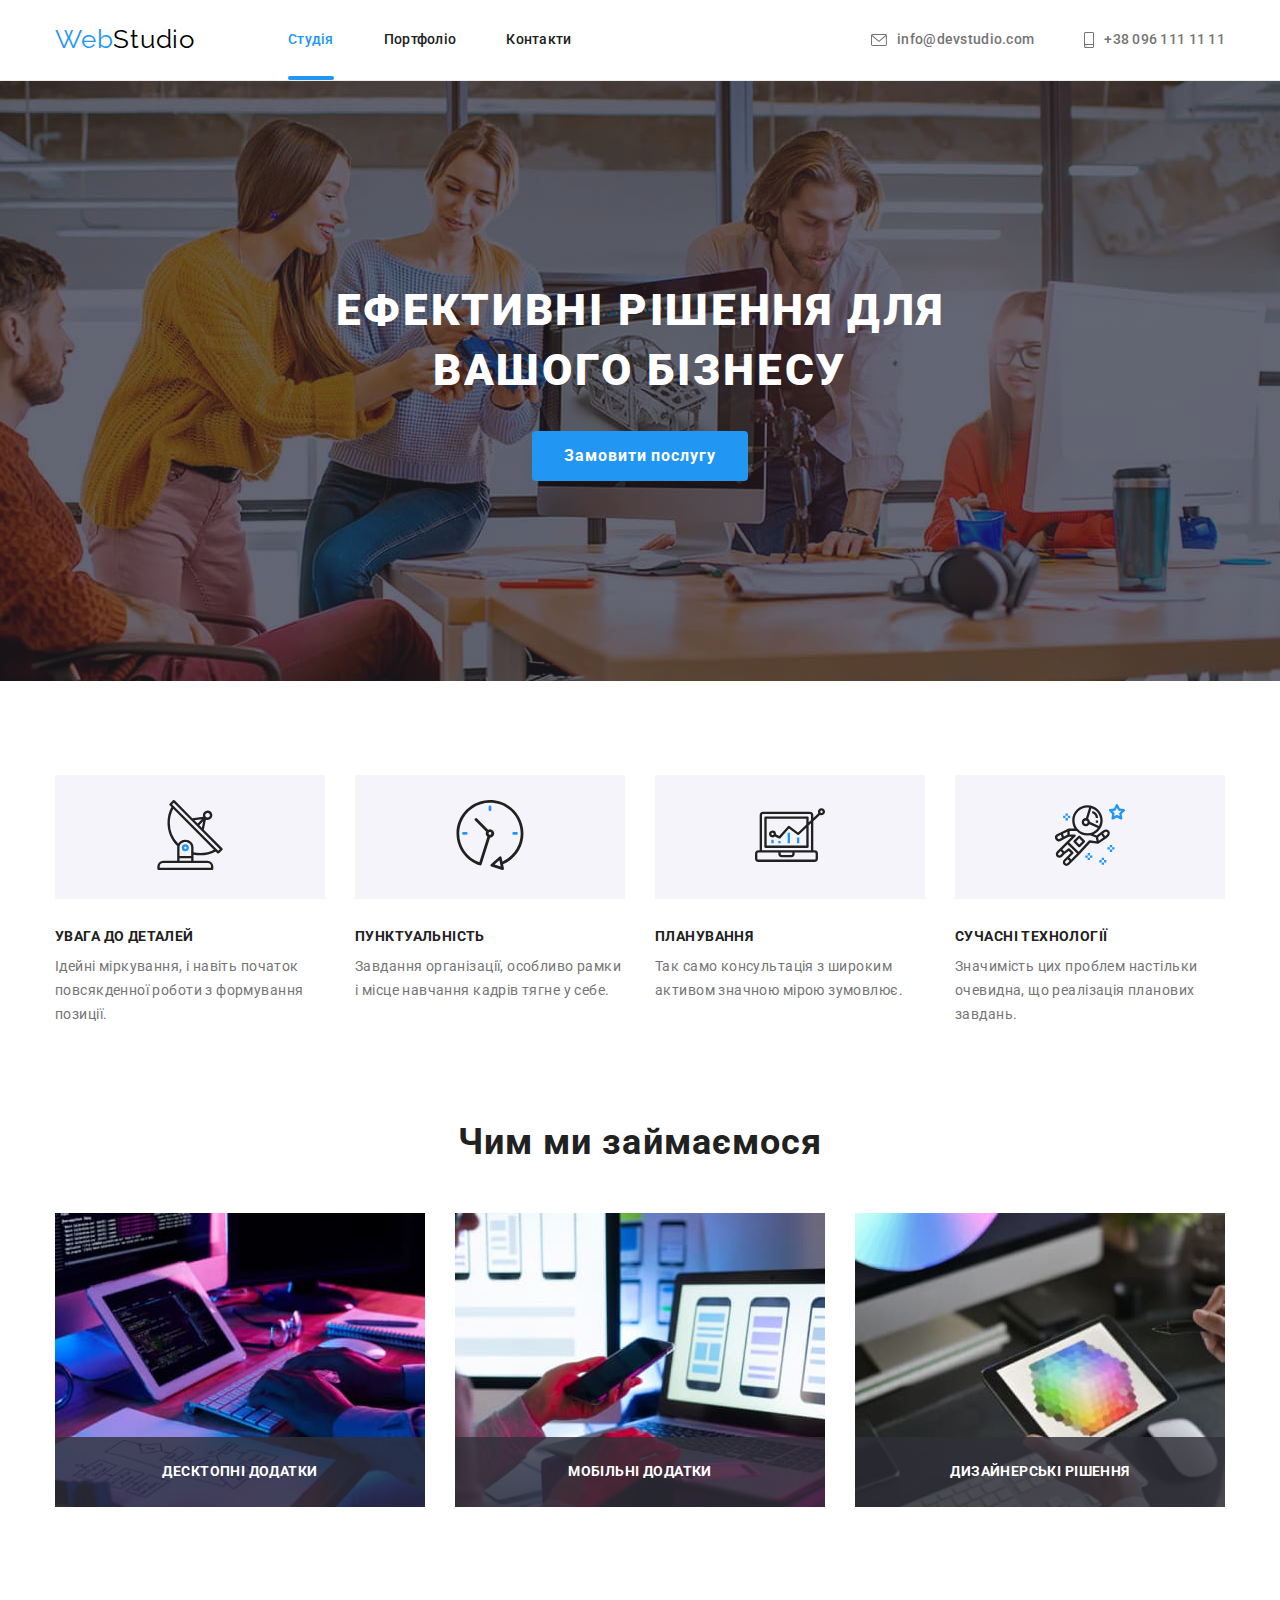
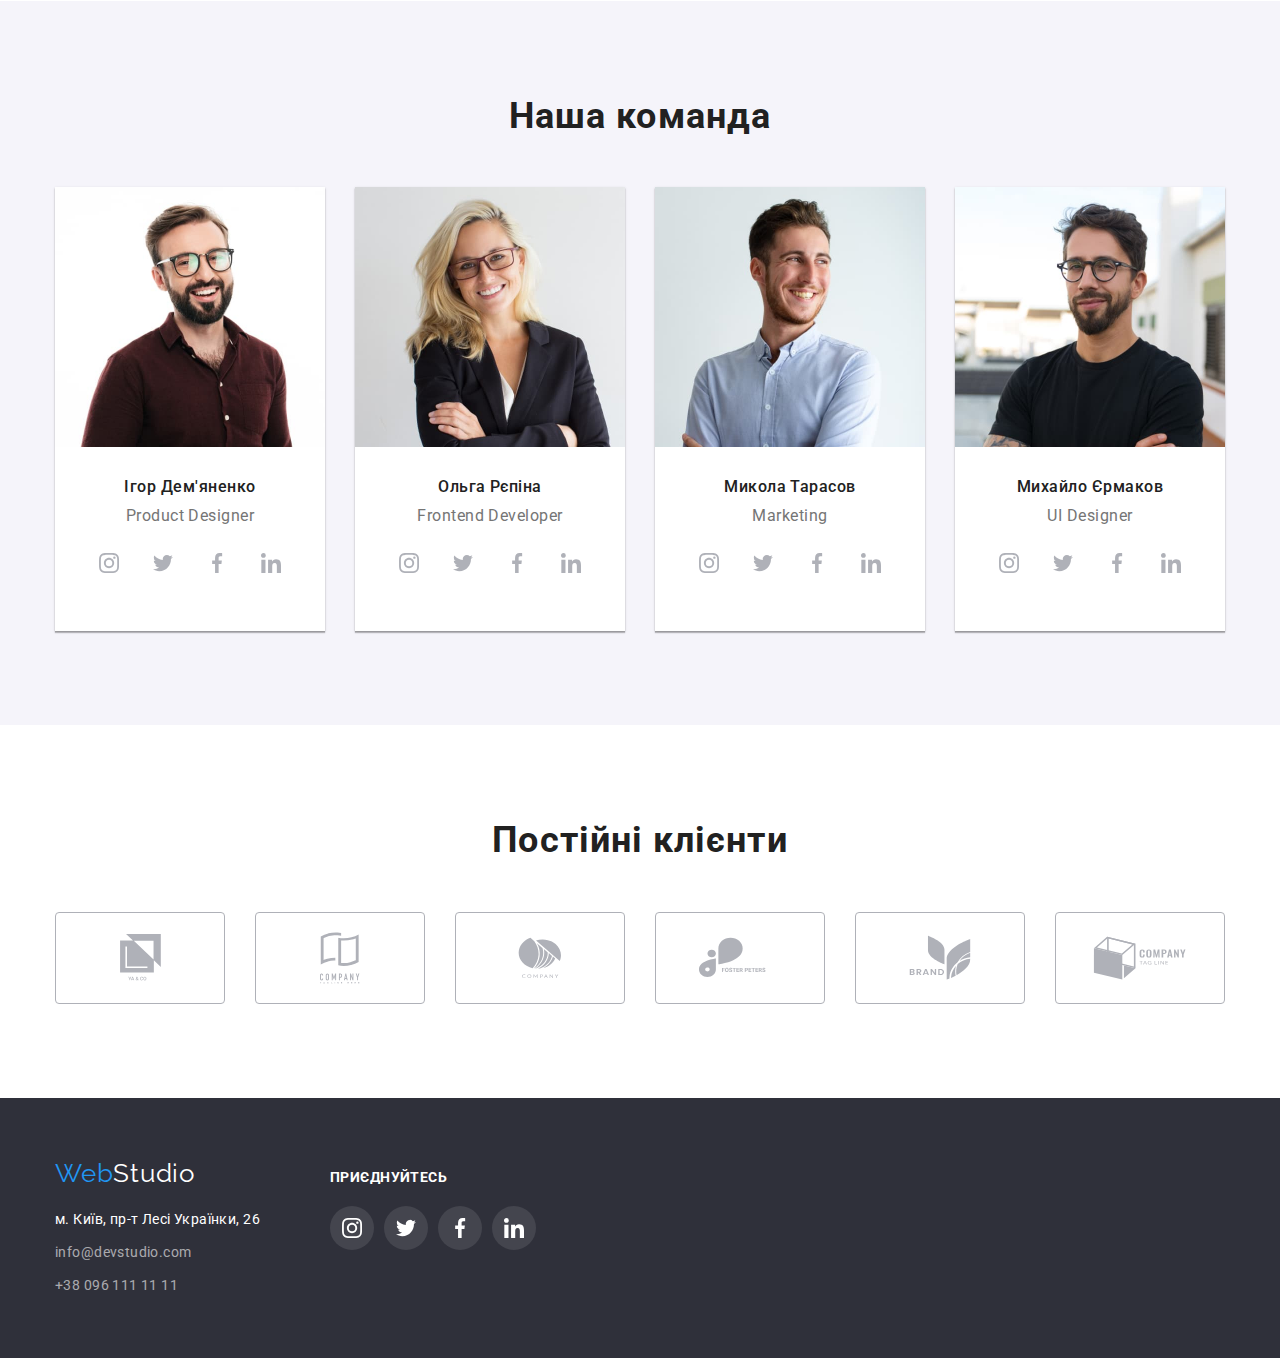
==== index.html @ 1e67105b "додає копію дз 5" ====
<!DOCTYPE html>
<html lang="uk">
<head>
    <meta charset="UTF-8">
    <meta http-equiv="X-UA-Compatible" content="IE=edge">
    <meta name="viewport" content="width=device-width, initial-scale=1.0">
    <title lang="en">WebStudio</title>
    <link rel="preconnect" href="https://fonts.googleapis.com">
<link rel="preconnect" href="https://fonts.gstatic.com" crossorigin>
<link href="https://fonts.googleapis.com/css2?family=Raleway:wght@700&family=Roboto:wght@400;500;700;900&display=swap" rel="stylesheet">
<link rel="stylesheet" href="https://cdnjs.cloudflare.com/ajax/libs/modern-normalize/1.1.0/modern-normalize.min.css">
    <link rel="stylesheet" href="./css/styles.css">
</head>
<body>
    <!-- Header -->
    <header class="header">
        <div class="container header-container">
                <nav class="site-nav">
                        <a href="./index.html" class=" link logo-header"><span lang="en"><span class="logo">Web</span>Studio</span></a>
                        <ul class="list-nav">
                            <li class="item">
                                <a href="./index.html" class="link link-item link-current">Студія</a>
                            </li>
                            <li class="item">
                                <a href="./portfolio.html" class="link link-item">Портфоліо</a>
                            </li>
                            <li class="item">
                                <a href="#" class="link link-item">Контакти</a>
                            </li>
                        </ul>
                </nav>
                <ul class="list-nav">
                    <li class="contact">
                        <a href="mailto:info@devstudio.com" class="link header-contact">
                            <svg class="link-icon" width="16px" height="12px">
                            <use href="./images/icons.svg#icon-envelope">
                            </use>
                            </svg> info@devstudio.com</a>
                    </li>
                    <li class="contact">
                        <a href="tel:+380961111111" class="link header-contact">
                            <svg class="link-icon" width="10px" height="16px">
                                <use href="./images/icons.svg#icon-smartphone">
                                </use>
                                </svg> +38 096 111 11 11</a>
                    </li>
                </ul>
        </div>
    </header>
    <!-- Main -->
    <main>
        <!-- Hero -->
            <section class="hero">
                <div class="overlay">
                    <div class="container">
                        <h1 class="hero-text">
                            Ефективні рішення для вашого бізнесу
                        </h1>
                    <button type="button" class="hero-button" data-modal-open>Замовити послугу</button>
                </div>
                </div>
            </section>
        <!-- Features -->
        <section class="features section">
            <div class="container">
                <h2 class="visually-hidden">
                    Наші особливості
                </h2>
                <ul class="features-list">
                    <li class="features-li">
                        <div class="features-background">
                            <svg width="70px" height="70px">
                                <use href="./images/icons.svg#icon-antenna">
                                </use>
                                </svg>
                        </div>
                        <h3 class="features-item">
                            Увага до деталей
                        </h3>
                        <p class="features-description">
                            Ідейні міркування, і навіть початок повсякденної роботи з формування позиції.
                        </p>
                    </li>
                    <li class="features-li">
                        <div class="features-background">
                            <svg width="70px" height="70px">
                                <use href="./images/icons.svg#icon-clock">
                                </use>
                                </svg>
                        </div>
                        <h3 class="features-item">
                            Пунктуальність
                        </h3>
                        <p class="features-description">
                            Завдання організації, особливо рамки і місце навчання кадрів тягне у себе.
                        </p>
                    </li>
                    <li class="features-li">
                        <div class="features-background">
                            <svg width="70px" height="70px">
                                <use href="./images/icons.svg#icon-diagram">
                                </use>
                                </svg>
                        </div>
                        <h3 class="features-item">
                            Планування
                        </h3>
                        <p class="features-description">
                            Так само консультація з широким активом значною мірою зумовлює.
                        </p>
                    </li>
                    <li class="features-li">
                        <div class="features-background">
                            <svg width="70px" height="70px">
                                <use href="./images/icons.svg#icon-astronaut">
                                </use>
                                </svg>
                        </div>
                        <h3 class="features-item">
                            Сучасні технології
                        </h3>
                        <p class="features-description">
                            Значимість цих проблем настільки очевидна, що реалізація планових завдань.
                        </p>
                    </li>
                </ul>
            </div>
        </section>
        <!-- Work -->
        <section class="work">
            <div class="container">
                <h2 class="section-title">
                    Чим ми займаємося
                </h2>
                <ul class="work-list">
                    <li class="image">
                            <img src="./images/box1.jpg" alt="Людина працює на комп'ютері" width="370" height="294">
                        <div class="work-descr">
                            <p>Десктопні додатки</p>
                        </div>
                    </li>
                    <li class="image">
                        <img src="./images/box2.jpg" alt="Людина працює на комп'ютері і на мобільному телефоні" width="370" height="294">
                        <div class="work-descr">
                            <p>Мобільні додатки</p>
                        </div> 
                    </li>
                    <li class="image">
                        <img src="./images/box3.jpg" alt="Людина працює на планшеті" width="370" height="294">
                        <div class="work-descr">
                            <p>Дизайнерські рішення</p>
                        </div>
                    </li>
                </ul>
            </div>
        </section>

        <!-- Team -->

        <section class="team section">
            <div class="container">
                <h2 class="section-title">
                    Наша команда
                </h2>
                <ul class="team-list">
                    <li class="card">
                        <img src="./images/our_team/img.jpg" alt="Перший працівник" width="270" height="260">
                        <div class="card-descr">
                            <h3 class="team-member">
                                Ігор Дем'яненко
                            </h3>
                            <p lang="en" class="position">
                                Product Designer
                            </p>
                            <ul class="social-links">
                                <li>
                                    <a href="#" class="social-link">
                                        <svg class="social-icon" width="20px" height="20px">
                                            <use href="./images/icons.svg#icon-instagram">
                
                                            </use>
                                        </svg>
                                    </a>
                                </li>
                                <li>
                                    <a href="#" class="social-link">
                                        <svg class="social-icon" width="20px" height="20px">
                                            <use href="./images/icons.svg#icon-twitter">
                
                                            </use>
                                        </svg>
                                    </a>
                                </li>
                                <li>
                                    <a href="#" class="social-link">
                                        <svg class="social-icon" width="20px" height="20px">
                                            <use href="./images/icons.svg#icon-facebook">
                
                                            </use>
                                        </svg>
                                    </a>
                                </li>
                                <li>
                                    <a href="#" class="social-link">
                                        <svg class="social-icon" width="20px" height="20px">
                                            <use href="./images/icons.svg#icon-linkedin">
                
                                            </use>
                                        </svg>
                                    </a>
                                </li>
                            </ul>
                        </div>
                    </li>
                    <li class="card">
                        <img src="./images/our_team/img-1.jpg" alt="Другий працівник" width="270" height="260">
                        <div class="card-descr">
                            <h3 class="team-member">
                                Ольга Рєпіна
                            </h3>
                            <p lang="en" class="position">
                                Frontend Developer
                            </p>
                            <ul class="social-links">
                                <li>
                                    <a href="#" class="social-link">
                                        <svg class="social-icon" width="20px" height="20px">
                                            <use href="./images/icons.svg#icon-instagram">
                
                                            </use>
                                        </svg>
                                    </a>
                                </li>
                                <li>
                                    <a href="#" class="social-link">
                                        <svg class="social-icon" width="20px" height="20px">
                                            <use href="./images/icons.svg#icon-twitter">
                
                                            </use>
                                        </svg>
                                    </a>
                                </li>
                                <li>
                                    <a href="#" class="social-link">
                                        <svg class="social-icon" width="20px" height="20px">
                                            <use href="./images/icons.svg#icon-facebook">
                
                                            </use>
                                        </svg>
                                    </a>
                                </li>
                                <li>
                                    <a href="#" class="social-link">
                                        <svg class="social-icon" width="20px" height="20px">
                                            <use href="./images/icons.svg#icon-linkedin">
                
                                            </use>
                                        </svg>
                                    </a>
                                </li>
                            </ul>
                        </div>
                    </li>
                    <li class="card">
                        <img src="./images/our_team/img-2.jpg" alt="Третій працівник" width="270" height="260">
                        <div class="card-descr">
                            <h3 class="team-member">
                                Микола Тарасов
                            </h3>
                            <p lang="en" class="position">
                                Marketing
                            </p>
                            <ul class="social-links">
                                <li>
                                    <a href="#" class="social-link">
                                        <svg class="social-icon" width="20px" height="20px">
                                            <use href="./images/icons.svg#icon-instagram">
                
                                            </use>
                                        </svg>
                                    </a>
                                </li>
                                <li>
                                    <a href="#" class="social-link">
                                        <svg class="social-icon" width="20px" height="20px">
                                            <use href="./images/icons.svg#icon-twitter">
                
                                            </use>
                                        </svg>
                                    </a>
                                </li>
                                <li>
                                    <a href="#" class="social-link">
                                        <svg class="social-icon" width="20px" height="20px">
                                            <use href="./images/icons.svg#icon-facebook">
                
                                            </use>
                                        </svg>
                                    </a>
                                </li>
                                <li>
                                    <a href="#" class="social-link">
                                        <svg class="social-icon" width="20px" height="20px">
                                            <use href="./images/icons.svg#icon-linkedin">
                
                                            </use>
                                        </svg>
                                    </a>
                                </li>
                            </ul>
                        </div>
                    </li>
                    <li class="card">
                        <img src="./images/our_team/img-3.jpg" alt="Четвертий працівник" width="270" height="260">
                        <div class="card-descr">
                            <h3 class="team-member">
                                Михайло Єрмаков
                            </h3>
                            <p lang="en" class="position">
                                UI Designer
                            </p>
                            <ul class="social-links">
                                <li>
                                    <a href="#" class="social-link">
                                        <svg class="social-icon" width="20px" height="20px">
                                            <use href="./images/icons.svg#icon-instagram">
                
                                            </use>
                                        </svg>
                                    </a>
                                </li>
                                <li>
                                    <a href="#" class="social-link">
                                        <svg class="social-icon" width="20px" height="20px">
                                            <use href="./images/icons.svg#icon-twitter">
                
                                            </use>
                                        </svg>
                                    </a>
                                </li>
                                <li>
                                    <a href="#" class="social-link">
                                        <svg class="social-icon" width="20px" height="20px">
                                            <use href="./images/icons.svg#icon-facebook">
                
                                            </use>
                                        </svg>
                                    </a>
                                </li>
                                <li>
                                    <a href="#" class="social-link">
                                        <svg class="social-icon" width="20px" height="20px">
                                            <use href="./images/icons.svg#icon-linkedin">
                
                                            </use>
                                        </svg>
                                    </a>
                                </li>
                            </ul>
                        </div>
                    </li>
                </ul>
            </div>
        </section>

        <!-- Clients -->

        <section class="section">
            <div class="container">
                <h2 class="section-title">Постійні клієнти</h2>
                <ul class="clients">
                    <li class="client-item">
                        <a href="#" class="client-link">
                            <svg class="client-icon" width="41px" height="46.7px">
                                <use href="./images/icons.svg#icon-client1">
    
                                </use>
                            </svg>
                        </a>
                    </li>
                    <li class="client-item">
                        <a href="#" class="client-link">
                            <svg class="client-icon" width="40px" height="52px">
                                <use href="./images/icons.svg#icon-client2">
                                    
                                </use>
                            </svg>
                        </a>
                    </li>
                    <li class="client-item">
                        <a href="#" class="client-link">
                            <svg class="client-icon" width="43.46px" height="41.18px">
                                <use href="./images/icons.svg#icon-client3">
                                    
                                </use>
                            </svg>
                        </a>
                    </li>
                    <li class="client-item">
                        <a href="#" class="client-link">
                            <svg class="client-icon" width="84.44px" height="40.62px">
                                <use href="./images/icons.svg#icon-client4">
                                    
                                </use>
                            </svg>
                        </a>
                    </li>
                    <li class="client-item">
                        <a href="#" class="client-link">
                            <svg class="client-icon" width="62.54px" height="45.43px">
                                <use href="./images/icons.svg#icon-client5">
                                    
                                </use>
                            </svg>
                        </a>
                    </li>
                    <li class="client-item">
                        <a href="#" class="client-link">
                            <svg class="client-icon" width="93.79px" height="43.93px">
                                <use href="./images/icons.svg#icon-client6">
                                    
                                </use>
                            </svg>
                        </a>
                    </li>
                </ul>
            </div>
           
        </section>
    </main>
    <!-- Footer -->
    <footer class="footer">
        <div class="container footer-content">
            <div class="company-info">
                <a href="./index.html" class="link logo-footer"><span lang="en"><span class="logo">Web</span>Studio</span></a>
                <address>
                    <ul class="footer-info">
                        <li class="item">
                            <a href="https://goo.gl/maps/LqzxyWR1Uy55x8TN7" target="_blank" rel="noopener noreferrer nofollow" class="link footer-address">м. Київ, пр-т Лесі Українки, 26</a>
                        </li>
                        <li class="item">
                            <a href="mailto:info@devstudio.com" class="link footer-contact">info@devstudio.com</a>
                        </li>
                        <li class="item">
                            <a href="tel:+380961111111" class="link footer-contact">+38 096 111 11 11</a>
                        </li>
                    </ul>
                </address>
            </div>
                <div>
                    <p class="social-title">Приєднуйтесь</p>
                    <ul class="social-links">
                        <li class="social-item">
                            <a href="#" class="social-link">
                                <svg class="social-icon" width="20px" height="20px">
                                    <use href="./images/icons.svg#icon-instagram">
        
                                    </use>
                                </svg>
                            </a>
                        </li>
                        <li class="social-item">
                            <a href="#" class="social-link">
                                <svg class="social-icon" width="20px" height="20px">
                                    <use href="./images/icons.svg#icon-twitter">
        
                                    </use>
                                </svg>
                            </a>
                        </li>
                        <li class="social-item">
                            <a href="#" class="social-link">
                                <svg class="social-icon" width="20px" height="20px">
                                    <use href="./images/icons.svg#icon-facebook">
        
                                    </use>
                                </svg>
                            </a>
                        </li>
                        <li class="social-item">
                            <a href="#" class="social-link">
                                <svg class="social-icon" width="20px" height="20px">
                                    <use href="./images/icons.svg#icon-linkedin">
        
                                    </use>
                                </svg>
                            </a>
                        </li>
                    </ul>
                </div>
        </div>
    </footer>

    <div class="backdrop is-hidden" data-modal>
        <div class="modal">
            <div class="modal-action" data-modal-close>
                <svg class="close-icon" width="11px" height="11px">
                    <use href="./images/icons.svg#icon-close">
        
                    </use>
                </svg>
            </div>
        </div>
    </div>

    <script src="./js/modal.js"></script>
</body>
</html>
---- css/styles.css ----
html {
    box-sizing: border-box;
}

*,
*::before,
*::after {
    box-sizing: inherit;
}

:root {
    --primary-text-color: #757575;
    --secondary-text-color: #212121;
    --primary-background-color: #FFFFFF;
    --primary-text-darkbackground-color: #FFFFFF;
    --secondary-text-darkbackground-color: rgba(255, 255, 255, 0.6);
    --accent-color: #2196F3;
    --darkbackground-color: #2F303A;
    --lightbackground-color: #F5F4FA;
    --dark-logo-color: #000000;
    --hero-button-hover-accent-color: #188CE8;
    --border-header-color: #ECECEC;
    --border-portfolio-color: #EEEEEE;
    --hero-background-color: #C4C4C4;
    --timing-function: cubic-bezier(0.4, 0, 0.2, 1);
}

body {
    color: var(--primary-text-color);
    background-color: var(--primary-background-color);
    font-family: 'Roboto', sans-serif;
}

h1,
h2,
h3 {
    color: var(--secondary-text-color);
    margin-top: 0;
    margin-bottom: 0;
}

p {
    margin-top: 0;
    margin-bottom: 0;
}

ul {
    list-style: none;
    padding: 0;
    margin: 0;
}

img {
    display: block;
    max-width: 100%;
    height: auto;
}

button {
    font-family: inherit;
}

.link {
    text-decoration: none;
}

.container {
    width: 1200px;
    padding-left: 15px;
    padding-right: 15px;
    margin-left: auto;
    margin-right: auto;
}

.visually-hidden {
    position: absolute;
    width: 1px;
    height: 1px;
    margin: -1px;
    border: 0;
    padding: 0;
    
    white-space: nowrap;
    clip-path: inset(100%);
    clip: rect(0 0 0 0);
    overflow: hidden;
  }

/* Header */

.header-container {
    display: flex;
    align-items: center;
}

.site-nav {
    display: flex;
    align-items: center;
}

.header {
    background-color: var(--primary-background-color);
    border-bottom: 1px solid var(--border-header-color);
}

.logo-header {
    font-family: 'Raleway';
    font-size: 26px;
    line-height: 1.19;
    letter-spacing: 0.03em;
    color: var(--dark-logo-color);
    margin-right: 93px;
    display: block;
    padding-top: 24px;
    padding-bottom: 25px;
}

.logo {
    color: var(--accent-color);
}

.list-nav {
    font-weight: 500;
    font-size: 14px;
    line-height: 1.14;
    letter-spacing: 0.02em;
    display: flex;
    margin-left: auto;

}

.list-nav .item {
    margin-right: 50px;
}

.list-nav .item:last-child {
    margin-right: 0;
}

.list-nav .contact+ .contact {
    margin-left: 50px;
}


.link-item {
    color: var(--secondary-text-color);
    padding-top: 32px;
    padding-bottom: 32px;

    transition: color 250ms var(--timing-function);
}

.link-item:hover,
.link-item:focus {
    color: var(--accent-color);
}

.link-current {
    position: relative;

    color: var(--accent-color);
}

.link-current::after {
    position: absolute;
    left: 0;
    bottom: -1px;

    content: "";
    width: 100%;
    height: 4px;
    background-color: var(--accent-color);
    border-radius: 2px;
}

.header-contact {
    color: var(--primary-text-color);
    display: flex;
    align-items: center;
    padding-top: 32px;
    padding-bottom: 32px;

    transition: color 250ms var(--timing-function);
}

.header-contact:hover,
.header-contact:focus {
    color: var(--accent-color);
}

.link-icon {
    margin-right: 10px;
    fill: currentColor;
}

/* Hero */

.hero {
    background-color: var(--hero-background-color);
    text-align: center;
}

.overlay {
    height: 600px;
    max-width: 1600px;
    margin-right: auto;
    margin-left: auto;
    background-image: linear-gradient(to right, rgba(47, 48, 58, 0.4), rgba(47, 48, 58, 0.4)),
    url('../images/hero.jpg');
    background-repeat: no-repeat;
    background-position: center;
    background-size: cover;
    padding-top: 200px;
    padding-bottom: 200px;
}

.hero-text {
    font-weight: 900;
    font-size: 44px;
    line-height: 1.36;
    letter-spacing: 0.06em;
    text-transform: uppercase;
    color: var(--primary-text-darkbackground-color);
    width: 696px;
    margin-bottom: 30px;
    margin-right: auto;
    margin-left: auto;
}

.hero-button {
    font-weight: 700;
    font-size: 16px;
    line-height: 1.88;
    letter-spacing: 0.06em;
    color: var(--primary-text-darkbackground-color);
    background-color: var(--accent-color);
    display: inline-block;
    padding-top: 10px;
    padding-right: 32px;
    padding-bottom: 10px;
    padding-left: 32px;
    border-radius: 4px;
    border: none;

    transition: background-color 250ms var(--timing-function);
}

.hero-button:hover,
.hero-button:focus {
    background-color: var(--hero-button-hover-accent-color);
    cursor: pointer;
}

/* Features */

.features {
    background-color: var(--primary-background-color);
}

.section {
    padding-top: 94px;
    padding-bottom: 94px;
}

.features-background{
    background-color: var(--lightbackground-color);
    padding-top: 25px;
    padding-right: 100px;
    padding-bottom: 25px;
    padding-left: 100px;
    margin-bottom: 30px;
}

.features-item {
    font-weight: 700;
    font-size: 14px;
    line-height: 1.14;
    letter-spacing: 0.03em;
    text-transform: uppercase;
    margin-bottom: 10px;
}

.features-description {
    font-size: 14px;
    line-height: 1.71;
    letter-spacing: 0.03em;
}

.features-list {
    display: flex;
    flex-wrap: wrap;
    margin-right: -30px;
}

.features-li {
    margin-right: 30px;
    flex-basis: calc(100% / 4 - 30px);
}

.features-li:last-child {
    margin-right: 0;
}

/* Work */

.work {
    background-color: var(--primary-background-color);
    padding-bottom: 94px;
}

.section-title {
    font-weight: 700;
    font-size: 36px;
    line-height: 1.17;
    letter-spacing: 0.03em;
    text-align: center;
    margin-bottom: 50px;
}

.work-list {
    display: flex;
}

.image {
    position: relative;

    margin-right: 30px;
}

.image:last-child {
    margin-right: 0;
}

.work-descr {
position: absolute;
width: 100%;
left: 0;
bottom: 0;

font-weight: 700;
font-size: 14px;
line-height: 1.14;
text-align: center;
letter-spacing: 0.03em;
text-transform: uppercase;
color: var(--primary-text-darkbackground-color);
background-color: rgba(47, 48, 58, 0.8);
padding-top: 27px;
padding-bottom: 27px;
}

/* Team */

.team {
    background-color: var(--lightbackground-color);
}

.team-list {
    display: flex;
    flex-wrap: wrap;
    margin-right: -30px;
}

.card {
    background-color: var(--primary-background-color);
    margin-right: 30px;
    flex-basis: calc(100% / 4 - 30px);
    box-shadow: 0px 1px 3px rgba(0, 0, 0, 0.12), 0px 1px 1px rgba(0, 0, 0, 0.14), 0px 2px 1px rgba(0, 0, 0, 0.2);
}

.card:last-child {
    margin-right: 0;
}

.card-descr {
    padding-top: 30px;
    padding-bottom: 30px;
    text-align: center;
    margin-bottom: 16px;
}

.team-member {
    font-weight: 500;
    font-size: 16px;
    line-height: 1.19;
    letter-spacing: 0.03em;
    margin-bottom: 10px;
}

.position {
    font-size: 16px;
    line-height: 1.19;
    letter-spacing: 0.03em;
    padding-bottom: 16px;
}
 
.social-links {
    display: flex;
    justify-content: space-between;
    padding-left: 32px;
    padding-right: 32px;
}

.social-link {
    display: inline-flex;
    justify-content: center;
    align-items: center;
    width: 44px;
    height: 44px;
    border-radius: 50%;
    color: #AFB1B8;

    transition: background-color 250ms var(--timing-function), color 250ms var(--timing-function);
}

.social-link:hover,
.social-link:focus {
    background-color: var(--accent-color);
    color: var(--primary-text-darkbackground-color);
}

.social-icon {
    fill: currentColor;
}


/* Clients */

.clients {
    display: flex;
}

.client-item {
    margin-right: 30px;
}

.client-item:last-child {
    margin-right: 0;
}

.client-link {
    display: inline-flex;
    justify-content: center;
    align-items: center;
    width: 170px;
    height: 92px;
    border: 1px solid #AFB1B8;
    border-radius: 4px;
    background-color: var(--primary-background-color);
    color: #AFB1B8;

    transition: color 250ms var(--timing-function), border-color 250ms var(--timing-function);
}

.client-link:hover,
.client-link:focus {
    color: var(--accent-color);
    border-color: var(--accent-color);
}

.client-icon {
    fill: currentColor;
}

/* Footer */

.footer {
    background-color: var(--darkbackground-color);
    padding-top: 60px;
    padding-bottom: 60px;
}

.footer-content {
    display: flex;
    align-items: baseline;
}

.company-info {
    margin-right: 70px;
}

.logo-footer {
    font-family: 'Raleway';
    font-size: 26px;
    line-height: 1.19;
    letter-spacing: 0.03em;
    color: var(--primary-text-darkbackground-color);
    margin-bottom: 20px;
    display: inline-block;
}

.footer-info .item {
    margin-bottom: 9px;
}

.footer-info .item:last-child {
    margin-bottom: 0;
}

.footer-address {
    font-style: normal;
    font-size: 14px;
    line-height: 1.71;
    letter-spacing: 0.03em;
    color: var(--primary-text-darkbackground-color);

    transition: color 250ms var(--timing-function);
}

.footer-address:hover,
.footer-address:focus {
    color: var(--accent-color);
}

.footer-contact {
    font-style: normal;
    font-size: 14px;
    line-height: 1.71;
    letter-spacing: 0.03em;
    color: var(--secondary-text-darkbackground-color);

    transition: color 250ms var(--timing-function);
}

.footer-contact:hover,
.footer-contact:focus {
    color: var(--accent-color);
}

.social-title {
    color: var(--primary-text-darkbackground-color);
    font-weight: 700;
    font-size: 14px;
    line-height: 1.14;
    letter-spacing: 0.03em;
    text-transform: uppercase;
    margin-bottom: 20px;
}

.footer .social-links {
    padding: 0;
}

.social-item {
    margin-right: 10px;
}

.social-item:last-child{
    margin-right: 0;
}

.footer .social-link {
color: var(--primary-text-darkbackground-color);
background-color: rgba(255, 255, 255, 0.1);

transition: background-color 250ms var(--timing-function);
}

.footer .social-link:hover,
.footer .social-link:focus {
    background-color: var(--accent-color);
}

/* Modal */

.backdrop{
    position: fixed;
    top: 0;
    left: 0;
    width: 100%;
    height: 100%;
    background-color: rgba(0, 0, 0, 0.2);

    opacity: 1;
    transition: opacity 250ms var(--timing-function);
}

.backdrop.is-hidden .modal{
    transform: translate(-50%, -50%) scale(0.7);
}

.backdrop.is-hidden{
    opacity: 0;
    pointer-events: none;
    visibility: hidden;
}

.modal {
    position: absolute;
    top: 50%;
    left: 50%;
    transform: translate(-50%, -50%) scale(1);

    width: 528px;
    height: 581px;
    background-color: var(--primary-background-color);
    border-radius: 4px;
    box-shadow: 0px 1px 3px rgba(0, 0, 0, 0.12), 0px 1px 1px rgba(0, 0, 0, 0.14), 0px 2px 1px rgba(0, 0, 0, 0.2);

    transition: transform 250ms var(--timing-function);
}

.modal-action{
    position: absolute;
    top: 8px;
    right: 8px;

    color: #000000;
    background-color: var(--primary-background-color);
    border: 1px solid rgba(0, 0, 0, 0.1);
    border-radius: 50%;
    width: 30px;
    height: 30px;
    display: inline-flex;
    justify-content: center;
    align-items: center;
    cursor: pointer;

}

.close-icon {
    fill: currentColor;
}

/* Cторінка Portfolio */

.portfolio {
    background-color: var(--primary-background-color);
}

.filtr-list {
    display: flex;
    justify-content: center;
    margin-bottom: 50px;
}

.filtr-list .item{
    margin-right: 8px;
}

.filtr-list .item:last-child {
    margin-right: 0;
}

.button {
    font-weight: 500;
    font-size: 16px;
    line-height: 1.63;
    letter-spacing: 0.03em;
    color: var(--secondary-text-color);
    background-color: var(--lightbackground-color);
    border-radius: 4px;
    border: none;
    padding-top: 6px;
    padding-right: 22px;
    padding-bottom: 6px;
    padding-left: 22px;
    min-width: 73px;

    transition: color 250ms var(--timing-function), background-color 250ms var(--timing-function), box-shadow 250ms var(--timing-function);
}

.button:hover,
.button:focus {
    color: var(--primary-text-darkbackground-color);
    background-color: var(--accent-color);
    cursor: pointer;
    box-shadow: 0px 3px 1px rgba(0, 0, 0, 0.1), 0px 1px 2px rgba(0, 0, 0, 0.08), 0px 2px 2px rgba(0, 0, 0, 0.12);
}

.project-list {
    display: flex;
    flex-wrap: wrap;
    margin-top: -30px;
    margin-left: -30px;
}

.project-list .item {
    flex-basis: calc(100% / 3 - 30px);
    margin-top: 30px;
    margin-left: 30px;
}

.project-list .link {
    display: block;
    border: 1px solid var(--border-portfolio-color);

    transition: box-shadow 250ms var(--timing-function);
}

.project-list .link:hover,
.project-list .link:focus {
    box-shadow: 0px 1px 1px rgba(0, 0, 0, 0.12), 0px 4px 4px rgba(0, 0, 0, 0.06), 1px 4px 6px rgba(0, 0, 0, 0.16);
}

.project-thumb{
    position: relative;
    overflow: hidden;
}

.project-overlay{
    position: absolute;

    top: 0;
    left: 0;
    width: 100%;
    height: 100%;
    transform: translateY(100%);
    opacity: 0;
    transition: transform 250ms var(--timing-function), opacity 250ms var(--timing-function);

    background-color: rgba(33, 150, 243, 0.9);
}

.project-list .link:hover .project-overlay,
.project-list .link:focus .project-overlay {
    transform: translateY(0);
    opacity: 1;
}

.action-text{
    position: absolute;
    width: 322px;
    height: 168;
    top: 50%;
    left: 50%;
    transform: translate(-50%, -50%);
    opacity: 0;
    transition: opacity 250ms var(--timing-function);

    font-weight: 400;
    font-size: 18px;
    line-height: 1.56;
    letter-spacing: 0.03em;
    color: var(--primary-text-darkbackground-color);
}

.project-list .link:hover .action-text,
.project-list .link:focus .action-text {
    opacity: 1;
}

.project-descr {
    padding-top: 20px;
    padding-right: 24px;
    padding-bottom: 20px;
    padding-left: 24px;
}

.portfolio-project {
    font-weight: 700;
    font-size: 18px;
    line-height: 2;
    letter-spacing: 0.06em;
    color: var(--secondary-text-color);
    margin-bottom: 4px;
}

.project-caps{
text-transform: uppercase;
}

.portfolio-description {
    font-weight: 400;
    font-size: 16px;
    line-height: 1.88;
    letter-spacing: 0.03em;
    color: var(--primary-text-color);
}
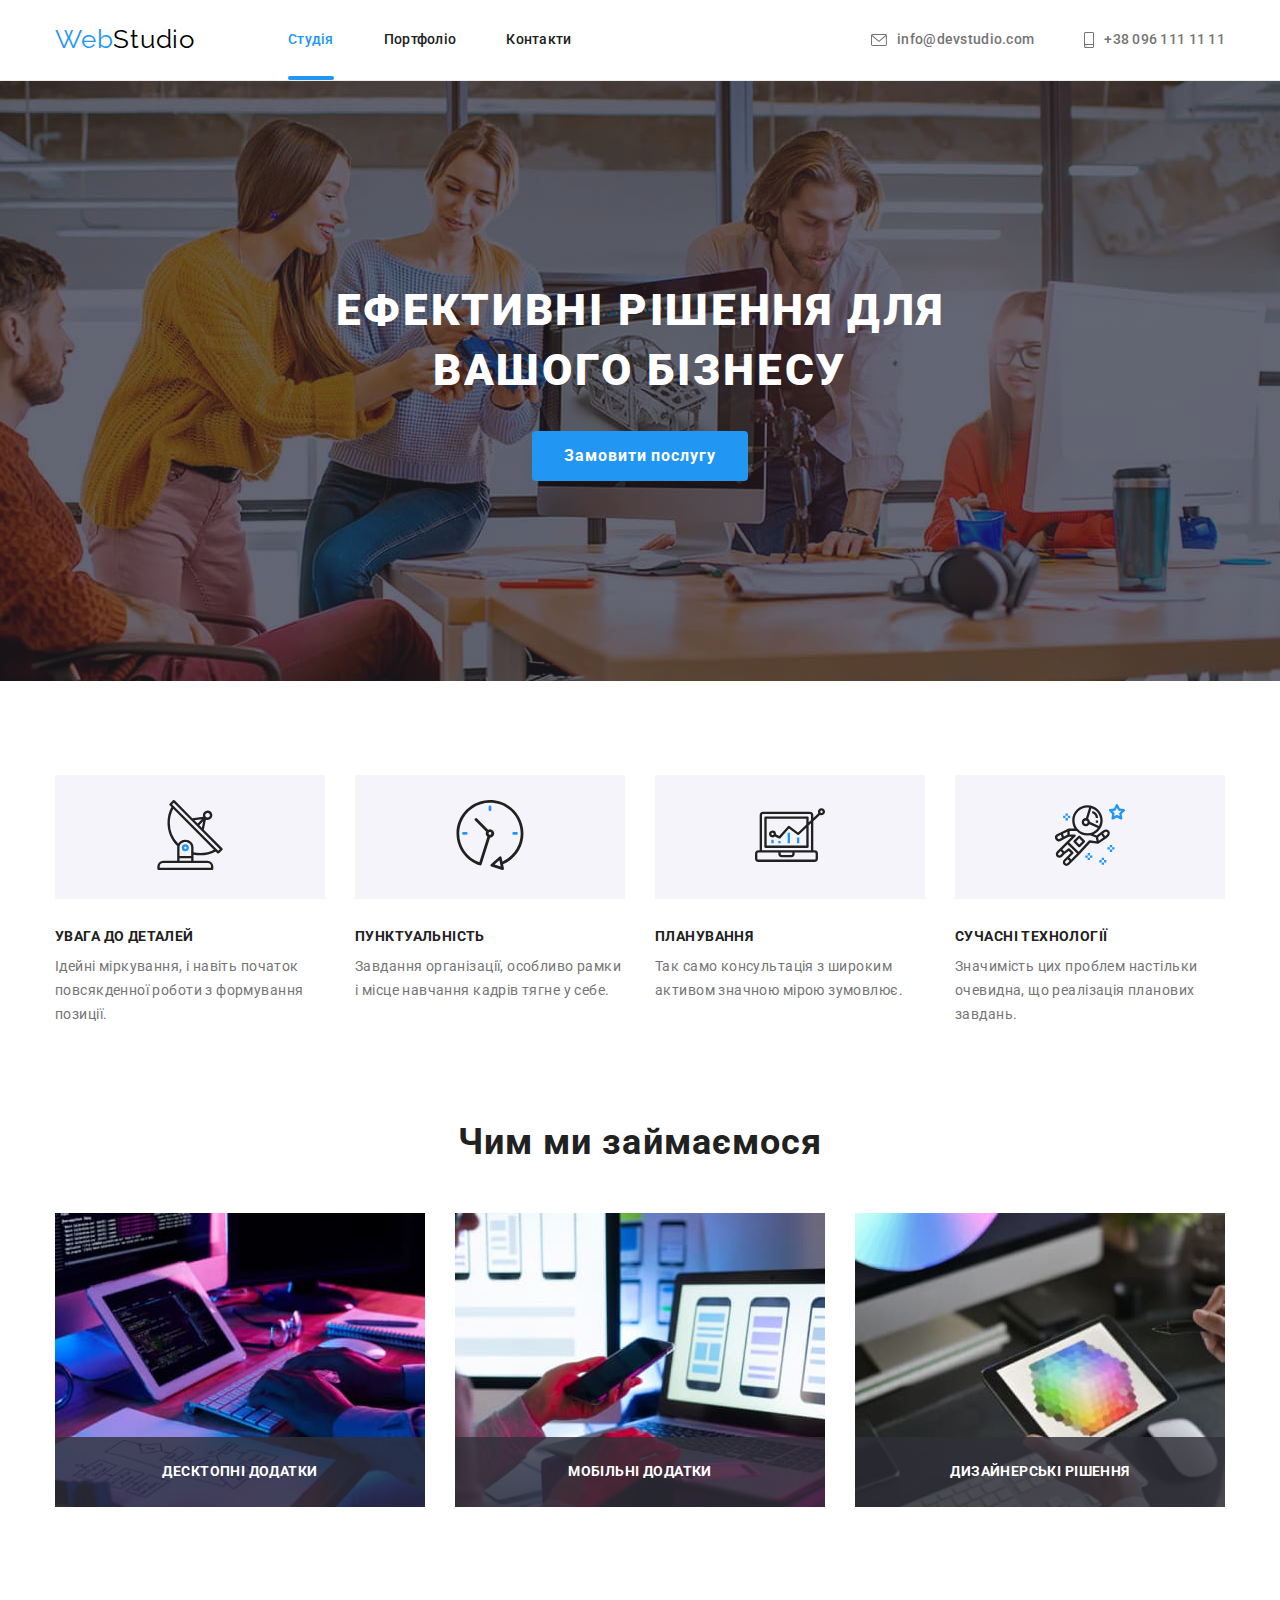
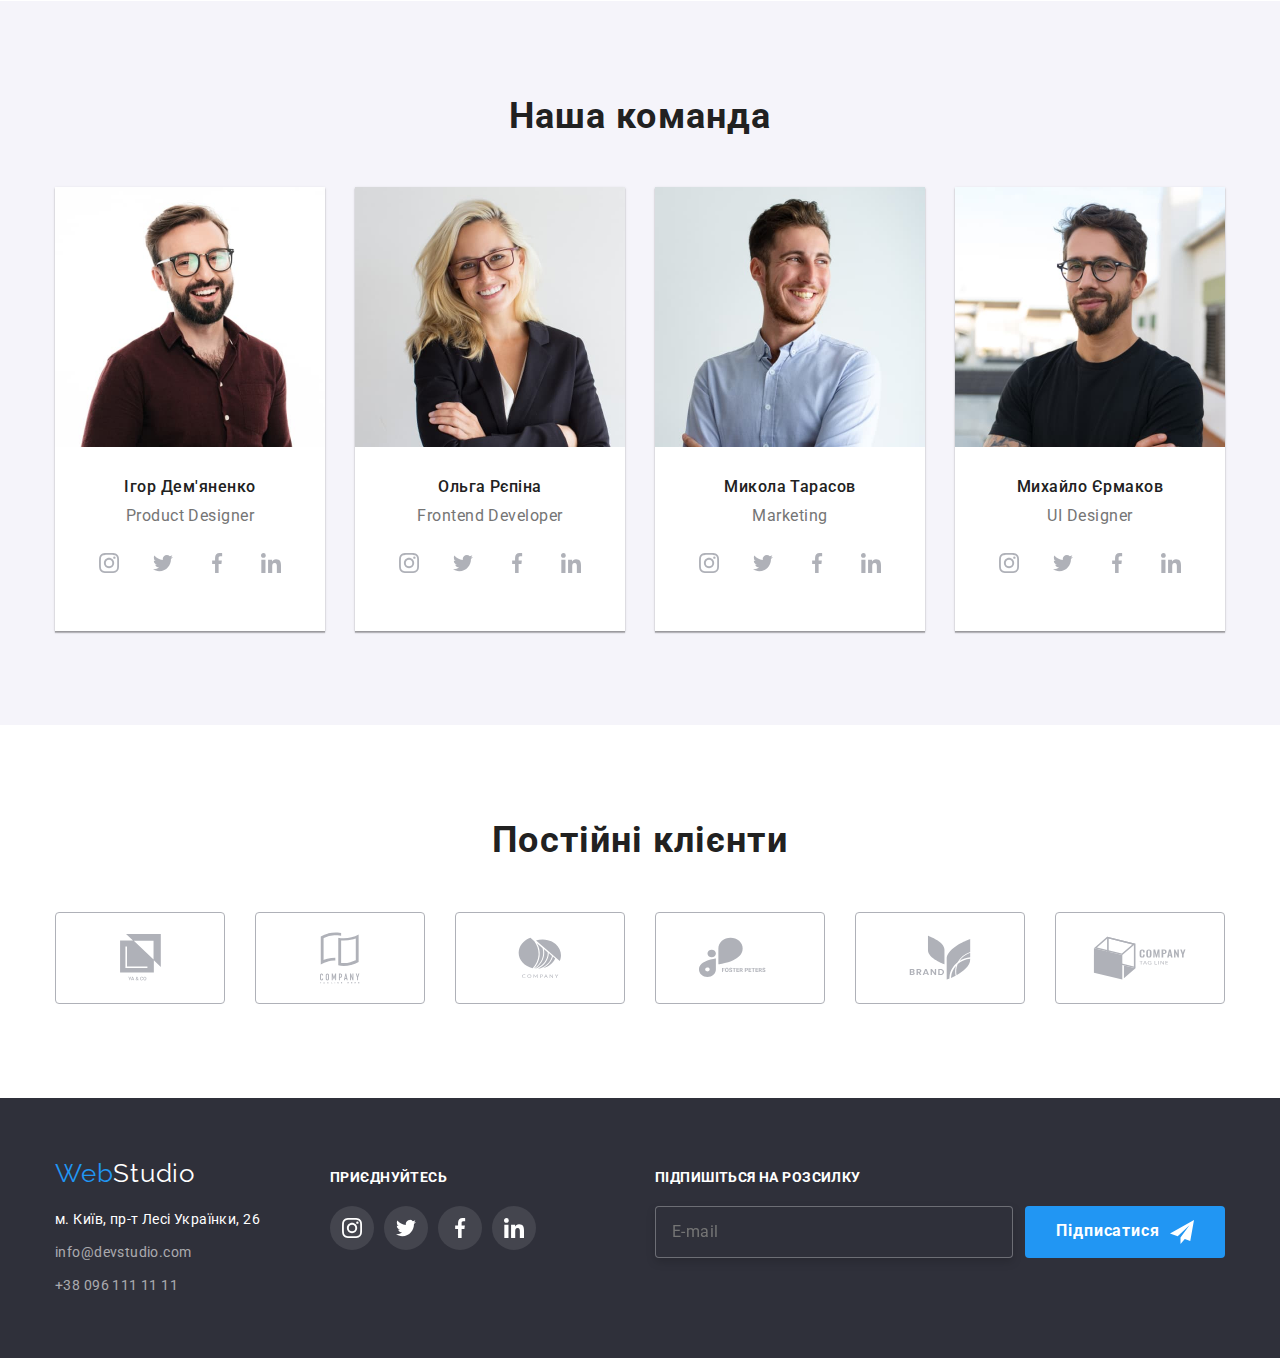
==== commit ec270871: "додає форму у footer" ====
--- a/index.html
+++ b/index.html
@@ -424,6 +424,7 @@
                         </a>
                     </li>
                 </ul>
+
             </div>
            
         </section>
@@ -488,6 +489,20 @@
                         </li>
                     </ul>
                 </div>
+                <div class="footer-form">
+                    <p class="subscr-form">Підпишіться на розсилку</p>
+                    <form name="subscribe-form" autocomplete="on" novalidate class="subscribe-form">
+                            <input type="email" class="subscribe-input" name="email" placeholder="E-mail">
+                        <button type="submit" class="subscr-btn">Підписатися
+                            <svg class="send-icon" width="24px" height="24px">
+                                <use href="./images/icons.svg#icon-send">
+    
+                                </use>
+                            </svg>
+                        </button>
+                    </form>
+                </div>
+                
         </div>
     </footer>
 
--- a/css/styles.css
+++ b/css/styles.css
@@ -527,7 +527,8 @@
     color: var(--accent-color);
 }
 
-.social-title {
+.social-title,
+.subscr-form {
     color: var(--primary-text-darkbackground-color);
     font-weight: 700;
     font-size: 14px;
@@ -559,6 +560,62 @@
 .footer .social-link:hover,
 .footer .social-link:focus {
     background-color: var(--accent-color);
+}
+
+.footer-form{
+    margin-right: 0;
+    margin-left: auto;
+}
+
+.subscribe-form{
+display: flex;
+}
+
+.subscribe-input{
+    padding-top: 15px;
+    padding-bottom: 15px;
+    padding-left: 16px;
+    padding-right: 0;
+    width: 358px;
+    border: 1px solid rgba(255, 255, 255, 0.3);
+    filter: drop-shadow(0px 4px 4px rgba(0, 0, 0, 0.15));
+    border-radius: 4px;
+    background-color: var(--darkbackground-color);
+    font-weight: 400;
+    font-size: 16px;
+    line-height: 1.25;
+    letter-spacing: 0.03em;
+    color: var(--secondary-text-darkbackground-color);
+    margin-right: 12px;
+}
+
+.subscr-btn {
+    font-weight: 700;
+    font-size: 16px;
+    line-height: 1.88;
+    letter-spacing: 0.06em;
+    color: var(--primary-text-darkbackground-color);
+    background-color: var(--accent-color);
+    width: 200px;
+    border-radius: 4px;
+    border: none;
+    display: inline-flex;
+    align-items: center;
+    justify-content: center;
+    gap: 10px;
+
+    transition: background-color 250ms var(--timing-function);
+
+}
+
+.subscr-btn:hover,
+.subscr-btn:focus {
+    background-color: var(--hero-button-hover-accent-color);
+    cursor: pointer;
+}
+
+.send-icon{
+    fill: currentColor;
 }
 
 /* Modal */
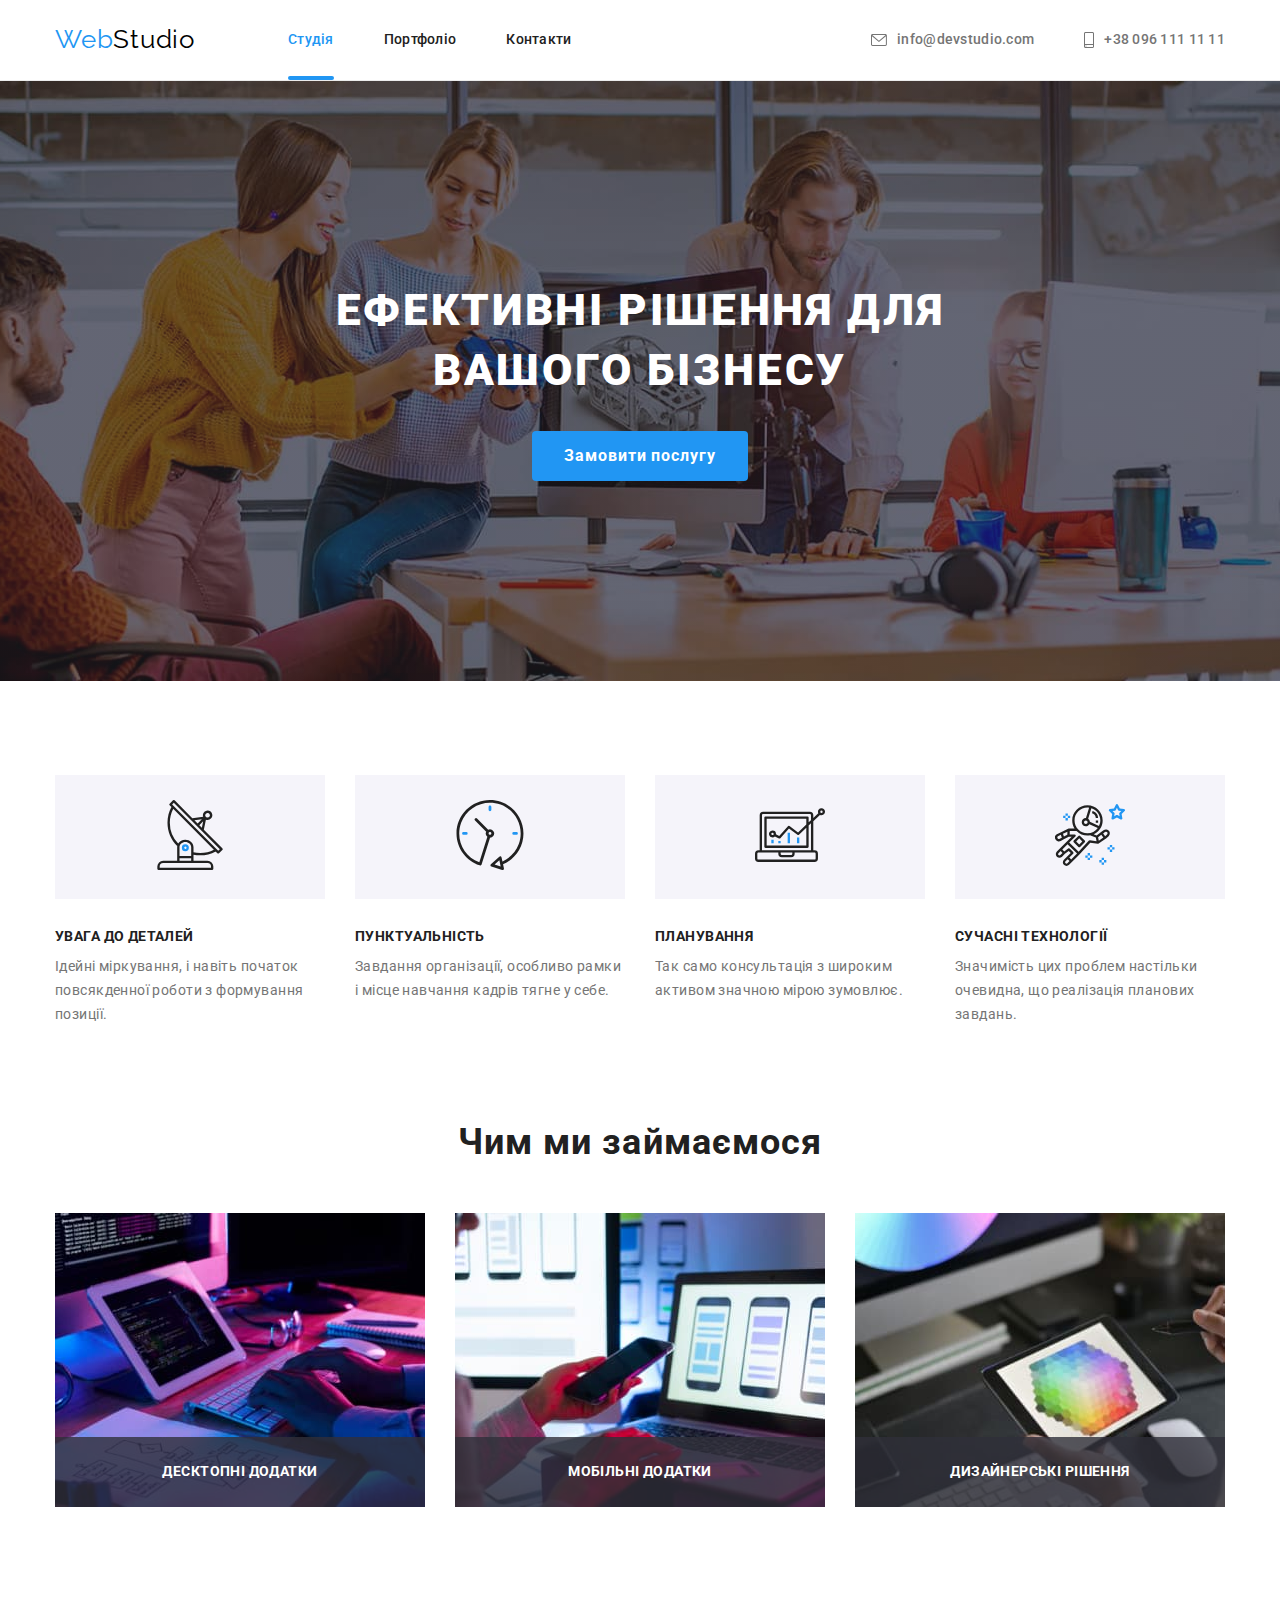
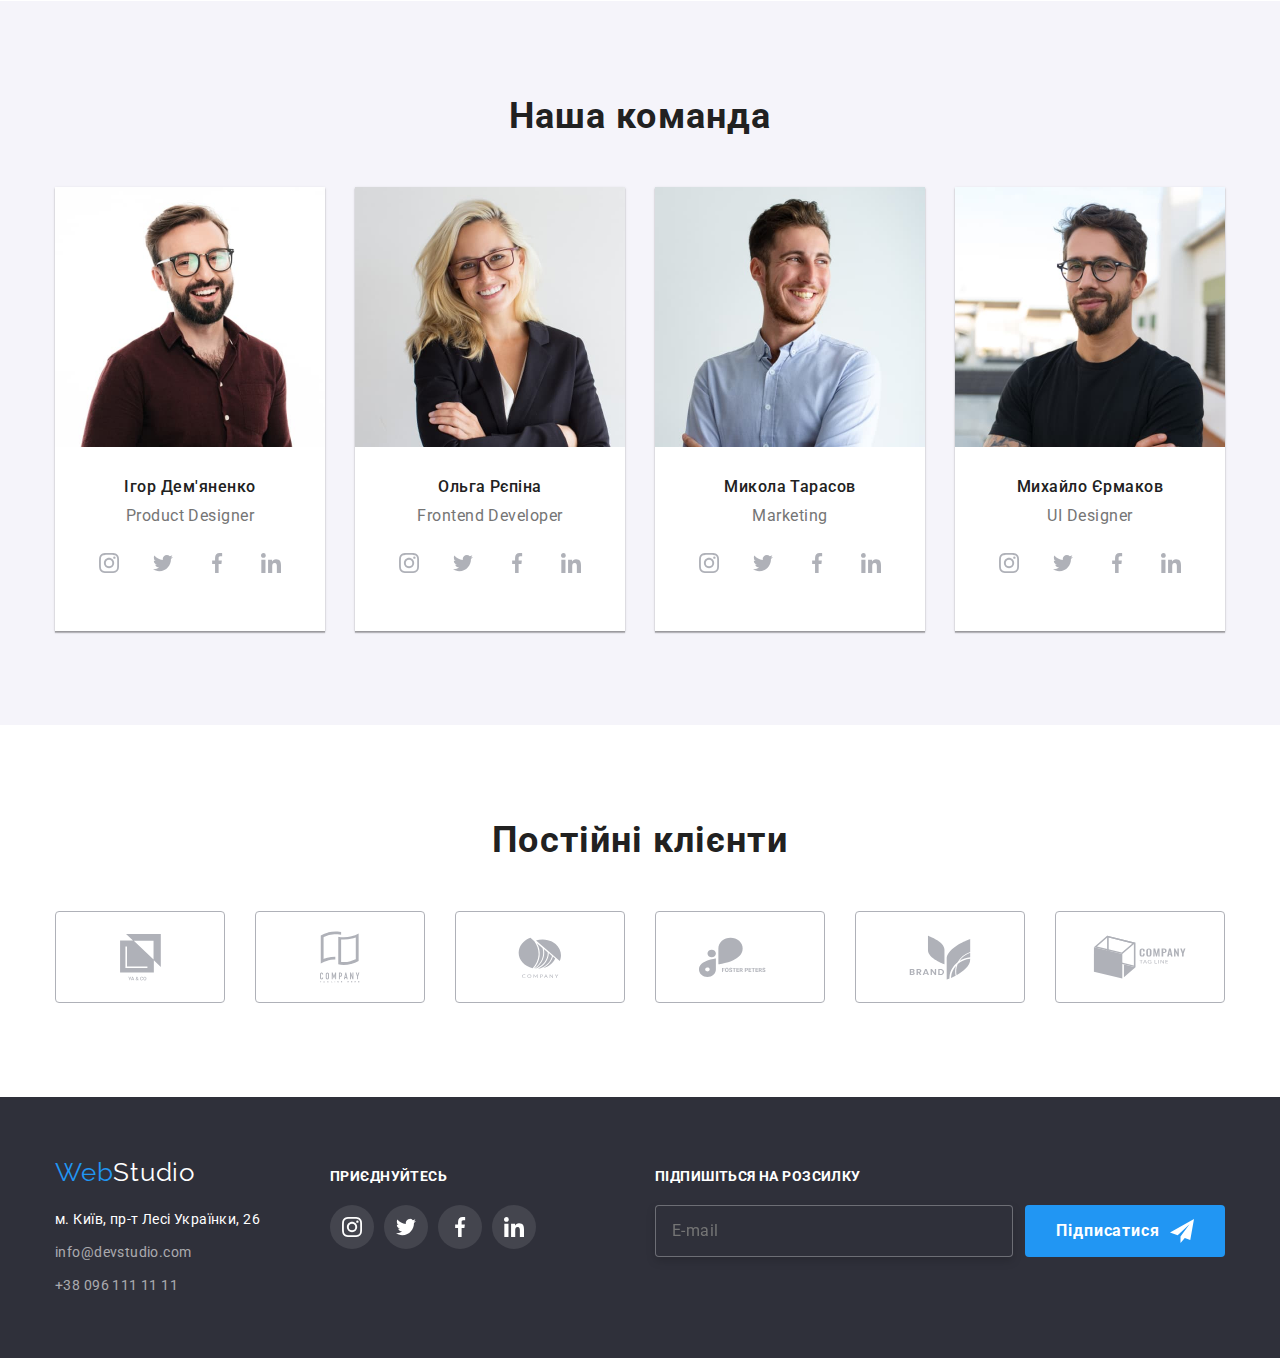
==== commit 073c625d: "додає виправлення до дз6" ====
--- a/index.html
+++ b/index.html
@@ -515,6 +515,60 @@
                     </use>
                 </svg>
             </div>
+                <p class="form-instruction">Залиште свої дані, ми вам передзвонимо</p>
+                <form name="register-form" autocomplete="on" novalidate class="register-form">
+                    <div class="field">
+                        <label class="form-label">
+                            Ім'я
+                                <input type="text" name="name" class="form-field">
+                                <svg class="form-icon" width="18px" height="18px">
+                                    <use href="./images/icons.svg#icon-person">
+        
+                                    </use>
+                                </svg>
+                        </label>
+                    </div>
+                    <div class="field">
+                        <label class="form-label">
+                            Телефон
+                            <input type="tel" name="tel" class="form-field">
+                            <svg class="form-icon" width="18px" height="18px">
+                                <use href="./images/icons.svg#icon-phone">
+    
+                                </use>
+                            </svg>
+                        </label>
+                    </div>
+                    <div class="field">
+                        <label class="form-label">
+                            Пошта
+                            <input type="email" name="email" class="form-field">
+                            <svg class="form-icon" width="18px" height="18px">
+                                <use href="./images/icons.svg#icon-email">
+    
+                                </use>
+                            </svg>
+                        </label>
+                    </div>
+                    <div class="field comment">
+                        <label class="form-label">
+                            Коментар
+                            <textarea name="comment" rows="10" placeholder="Введіть текст" class="form-field comment"></textarea>
+                        </label>
+                    </div>
+                    <div class="field checkmark">
+                        <input type="checkbox" name="policy" id="policy" class="visually-hidden checkbox">
+                        <label for="policy" class="checkbox-label">
+                            <span>
+                                Погоджуюся з розсилкою та приймаю 
+                            <a href="#" class="link-terms">Умови договору</a>
+                            </span>
+                        </label>
+                    </div>
+                    <button type="submit" class="form-button">
+                        Відправити
+                    </button>
+                </form>
         </div>
     </div>
 
--- a/css/styles.css
+++ b/css/styles.css
@@ -196,12 +196,10 @@
 /* Hero */
 
 .hero {
-    background-color: var(--hero-background-color);
     text-align: center;
 }
 
 .overlay {
-    height: 600px;
     max-width: 1600px;
     margin-right: auto;
     margin-left: auto;
@@ -212,6 +210,7 @@
     background-size: cover;
     padding-top: 200px;
     padding-bottom: 200px;
+    background-color: var(--hero-background-color);
 }
 
 .hero-text {
@@ -653,6 +652,7 @@
     background-color: var(--primary-background-color);
     border-radius: 4px;
     box-shadow: 0px 1px 3px rgba(0, 0, 0, 0.12), 0px 1px 1px rgba(0, 0, 0, 0.14), 0px 2px 1px rgba(0, 0, 0, 0.2);
+    padding: 40px;
 
     transition: transform 250ms var(--timing-function);
 }
@@ -677,6 +677,145 @@
 
 .close-icon {
     fill: currentColor;
+
+    transition: fill 250ms var(--timing-function);
+}
+
+.close-icon:hover,
+.close-icon:focus {
+    fill: var(--accent-color);
+}
+
+.form-instruction {
+    font-weight: 700;
+    font-size: 20px;
+    line-height: 1.15;
+    text-align: center;
+    letter-spacing: 0.03em;
+    color: var(--secondary-text-color);
+    margin-bottom: 12px;
+}
+
+.field {
+    position: relative;
+    margin-bottom: 10px;
+}
+
+.form-label {
+    font-weight: 400;
+    font-size: 12px;
+    line-height: 1.17;
+    letter-spacing: 0.01em;
+    color: var(--primary-text-color);
+}
+
+.form-field {
+    display: block;
+    width: 100%;
+    padding-top: 11px;
+    padding-bottom: 11px;
+    padding-left: 42px;
+    border: 1px solid rgba(33, 33, 33, 0.2);
+    border-radius: 4px;
+    color: #000000;
+    margin-top: 4px;
+
+    transition: fill 250ms var(--timing-function), border-color 250ms var(--timing-function);
+    }
+
+.form-field:hover,
+.form-field:focus,
+.form-field:hover ~ .form-icon,
+.form-field:focus ~ .form-icon {
+    fill: var(--accent-color);
+    border-color: var(--accent-color);
+} 
+
+    .form-icon {
+        position: absolute;
+        left: 12px;
+        bottom: 11px;
+        fill: var(--secondary-text-color);
+    }
+    
+.field.comment {
+    margin-bottom: 20px;
+}
+
+.form-field.comment {
+    max-height: 120px;
+    resize: none;
+    padding-top: 12px;
+    padding-right: 16px;
+    padding-bottom: 12px;
+    padding-left: 16px;
+}
+
+.field.checkmark {
+    position: relative;
+    margin-bottom: 30px;
+    font-weight: 400;
+    font-size: 14px;
+    line-height: 1.71;
+    letter-spacing: 0.03em;
+    color: var(--primary-text-color);
+    padding-left: 36px;
+}
+
+.checkbox-label::after {
+    content: "";
+    position: absolute;
+    top: 4.5px;
+    left: 12.5px;
+    width: 16px;
+    height: 15px;
+    border: 2px solid #212121;
+    border-radius: 2px;
+    display: inline-block;
+    background-image: url(../images/check.svg);
+    background-size: contain;
+
+    transition: background-color 250ms var(--timing-function), border-color 250ms var(--timing-function);
+}
+
+.checkbox:hover + .checkbox-label::after,
+.checkbox:focus + .checkbox-label::after{
+    border-color: var(--accent-color);
+}
+
+.checkbox:checked + .checkbox-label::after {
+    background-color: var(--accent-color);
+    border-color: var(--accent-color);
+}
+
+.link-terms {
+    color: var(--accent-color);
+    text-decoration-skip-ink: none;
+}
+
+.form-button {
+    font-weight: 700;
+    font-size: 16px;
+    line-height: 1.88;
+    letter-spacing: 0.06em;
+    color: var(--primary-text-darkbackground-color);
+    background-color: var(--accent-color);
+    width: 200px;
+    border-radius: 4px;
+    border: none;
+    box-shadow: 0px 4px 4px rgba(0, 0, 0, 0.15);
+    padding-top: 10px;
+    padding-bottom: 10px;
+    display: block;
+    margin: 0 auto;
+
+    transition: background-color 250ms var(--timing-function);
+}
+
+.form-button:hover,
+.form-button:focus {
+    background-color: var(--hero-button-hover-accent-color);
+    cursor: pointer;
 }
 
 /* Cторінка Portfolio */
